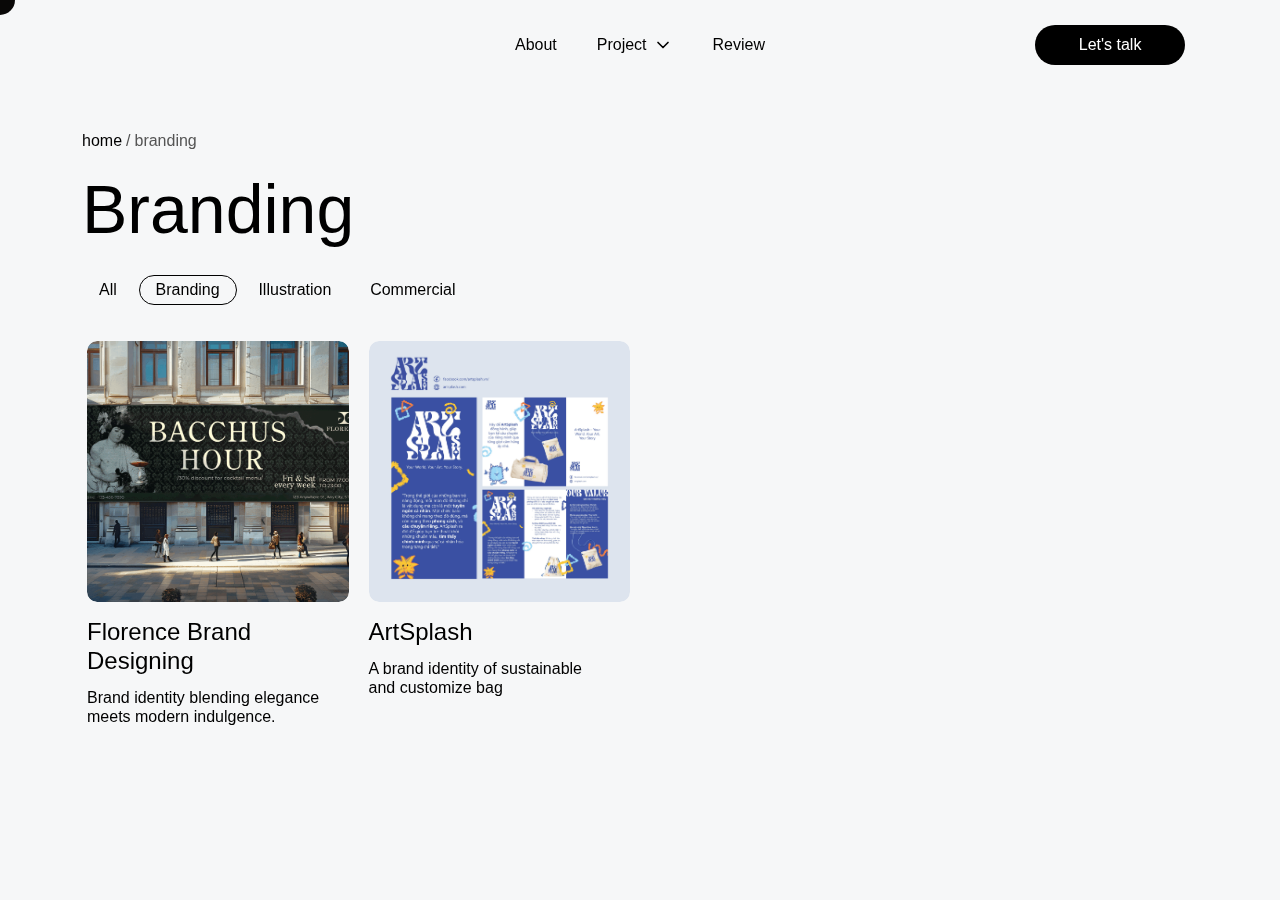
==== branding.html @ 6d94bca4 "First Commit" ====
<!DOCTYPE html>
<html lang="en">
<head>
    <meta charset="UTF-8">
    <meta name="viewport" content="width=device-width, initial-scale=1.0">
    <title>Project</title>
    <link href="https://cdn.jsdelivr.net/npm/bootstrap@5.3.1/dist/css/bootstrap.min.css" rel="stylesheet">
    <link rel="stylesheet" href="css/index.css">
    <link rel="stylesheet" href="css/root.css">
    <link rel="stylesheet" href="css/project.css">
    <link href="css/animate.css" rel="stylesheet">
    <link rel="icon" href="img_source/Untitled-1-01.png">
</head>
<body>
    <!-- Header Section -->
<header class="header">
    <div class="container header-content">
    <div class="row align-items-center justify-content-between">
      <!-- Logo -->
      <div class ="col-md-3 col-lg-2"> </div>
      <!-- Navigation Links -->
      <div class ="col-md-6 col-lg-8 d-flex justify-content-center">
       <nav class="navbar d-flex align-items-center gap-4">
         <a href="index.html#about" class="text-decoration-none">About</a>
         <div class="Project">
           <a href="index.html#project" class="Projectbtn d-flex align-items-center">Project 
            <svg
            xmlns="http://www.w3.org/2000/svg"
            width="20"
            height="20"
            viewBox="0 0 24 24"
            fill="none"
            stroke="currentColor"
            stroke-width="2"
            stroke-linecap="round"
            stroke-linejoin="round">
            <path d="M6 9l6 6l6 -6" />
            </svg>
          </a>
          <!-- Dropdown -->
          <div class="Project-content position-absolute ">
            <a href="branding.html" class="dropdown-item">Branding</a>
            <a href="commercial.html" class="dropdown-item">Commercial</a>
            <a href="illustration.html" class="dropdown-item">Illustration</a>
          </div>
         </div>
         <a href="index.html#feedback"  class="text-decoration-none">Review</a>
        </nav>
       </div>
       <!-- Contact Button -->
       <div class ="col-md-2 col-lg-2">
        <a  href="https://calendar.app.google/bhjgtmqwfb8A911H8" 
        target="_blank" class="contactbtn contactbtn-md btn">Let's talk</a> 
       </nav>
       </div>
    </div>
  </div>
    <!-- Mobile Menu (Dropdown) -->
    <div class="dropdown">
        <div class="myDropdown">
        <div class="dropbtn"> 
          <svg
          xmlns="http://www.w3.org/2000/svg"
          width="24"
          height="24"
          viewBox="0 0 24 24"
          fill="none"
          stroke="currentColor"
          stroke-width="2"
          stroke-linecap="round"
          stroke-linejoin="round"
        >
          <path d="M4 20h16" />
          <path d="M4 12h16" />
          <path d="M4 4h16" />
        </svg>
      </div>
        <div class="dropdown-content">
          <a href="index.html#about">About</a>
          <a href="index.html#product">Project</a>
          <a href="index.html#feedback">Review</a>
          <a  href="https://calendar.app.google/bhjgtmqwfb8A911H8" 
          target="_blank">Contact</a>
        </div>
        </div>
    </div>
  </div>
</header>

<!-- Breadcrumb -->
<section class="animate__animated animate__fadeIn animate__slow">
<div class="container mt-5">
    <div class="breadcrumb">
      <a href="index.html" class="breadcrumb__link has-hover-underline">
       <div>home</div>
      </a>
      <div class="breadcrumb__separator">/</div>
      <div class="breadcrumb__current">All Projects</div>
    </div>
    <div class="h1">All Projects</div>
</div>
<!-- Tabs-->
<div class="container">
  <div class="tab mt-4">
    <button class="filter tablinks active" onclick="openCity(event, 'All Projects')">All</button>
    <button class="filter tablinks" onclick="openCity(event, 'Branding')">Branding</button>
    <button class="filter tablinks" onclick="openCity(event, 'Illustration')">Illustration</button>
    <button class="filter tablinks" onclick="openCity(event, 'Commercial')">Commercial</button>
  </div>
  <div class="tab-content">
          <!-- All Projects Tab -->
          <div class="tabcontent mt-3" id="All Projects">
            <div class="grid">
  
              <div>
                <div class="grid-item"><img src="img_source/Divine.JPG" alt="Project 1"></div>
                <div class="grid-content mt-3">
                  <h2 class="h4">Divine Furniture Store Catalogue</h2>
                  <p class="body-text py-1">A sleek, modern furniture catalog.<p>
                </div>
              </div>
  
              <div>
                <div class="grid-item"><img src="img_source/Pressia.png" alt="Project 2"></div>
                <div class="grid-content mt-3">
                  <h2 class="h4">The Myth of Pressia</h2>
                  <p class="body-text py-1">Art exhibition meets beauty in tension and beauty.</p>
                </div>
              </div>
  
              <div>
                <div class="grid-item"><img src="img_source/GIF.gif" alt="Project 3"></div>
                <div class="grid-content mt-3">
                  <h2 class="h4">Florence Brand Designing</h2>
                  <p class="body-text py-1">Brand identity blending elegance meets modern indulgence.</p>
                </div>
              </div>
  
              <div>
                <div class="grid-item"><img src="img_source/Reminiscence of an Jungle-01.jpg" alt="Project 4"></div>
                <div class="grid-content mt-3">
                  <h2 class="h4">Reminiscence of an Jungle</h2>
                  <p class="body-text py-1">Capturing nostalgic tropical beauty.</p>
                </div>
              </div>
  
              <div>
                <div class="grid-item"><img src="img_source/3d107.jpg" alt="Project 5"></div>
                <div class="grid-content mt-3">
                  <h2 class="h4">Mam Xanh</h2>
                  <p class="body-text py-1">A volunteeing project protect nature.</p>
                </div>
              </div>
            
              <div>
                <div class="grid-item"><img src="img_source/sơn nghi thủy đăng.gif" alt="Project 6"></div>
                <div class="grid-content mt-3">
                  <h2 class="h4">Teacher's Day Delight</h2>
                  <p class="body-text py-1">A charming illus honoring educators - Vietnamese touch.</p>
                </div>
              </div>     
  
              <div>
                <div class="grid-item"><img src="img_source/artplash-01.jpg" alt="Project 7"></div>
                <div class="grid-content mt-3">
                  <h2 class="h4">ArtSplash</h2>
                  <p class="body-text py-1">A brand identity of sustainable and customize bag</p>
                </div>
              </div>    
  
              <div>
                <div class="grid-item"><img src="img_source/yên lãng.jpg" alt="Project 8"></div>
                <div class="grid-content mt-3">
                  <h2 class="h4">Yen Lang - Vietnamese tea</h2>
                  <p class="body-text py-1">A packaging illustration of tea in terraced fields.</p>
                </div>
              </div>    
  
              <div>
                <div class="grid-item"><img src="img_source/boardgame-01.jpg" alt="Project 8"></div>
                <div class="grid-content mt-3">
                  <h2 class="h4">Tinh hoa dat Viet - Hao kiet tranh tai</h2>
                  <p class="body-text py-1">Vietnamese historical boardgame illustration</p>
                </div>
              </div>    
  
            </div>
          </div>

        <!-- Branding Tab -->
        <div class="tabcontent mt-3" id="Branding">
          <div class="grid">
  
            <div>
              <div class="grid-item"><img src="img_source/GIF.gif" alt="Project 3"></div>
              <div class="grid-content mt-3">
                <h2 class="h4">Florence Brand Designing</h2>
                <p class="body-text py-1">Brand identity blending elegance meets modern indulgence.</p>
              </div>
            </div>

            <div>
              <div class="grid-item"><img src="img_source/artplash-01.jpg" alt="Project 7"></div>
              <div class="grid-content mt-3">
                <h2 class="h4">ArtSplash</h2>
                <p class="body-text py-1">A brand identity of sustainable and customize bag</p>
              </div>
            </div>    
            </div>
          </div>
  
        <!-- Illustration Tab -->
        <div class="tabcontent mt-3" id="Illustration">
          <div class="grid">
            <div>
              <div class="grid-item"><img src="img_source/Reminiscence of an Jungle-01.jpg" alt="Project 4"></div>
              <div class="grid-content mt-3">
                <h2 class="h4">Reminiscence of an Jungle</h2>
                <p class="body-text py-1">Capturing nostalgic tropical beauty.</p>
              </div>
            </div>

            <div>
              <div class="grid-item"><img src="img_source/sơn nghi thủy đăng.gif" alt="Project 6"></div>
              <div class="grid-content mt-3">
                <h2 class="h4">Teacher's Day Delight</h2>
                <p class="body-text py-1">A charming illus honoring educators - Vietnamese touch.</p>
              </div>
            </div>     
            
            <div>
              <div class="grid-item"><img src="img_source/yên lãng.jpg" alt="Project 8"></div>
              <div class="grid-content mt-3">
                <h2 class="h4">Yen Lang - Vietnamese tea</h2>
                <p class="body-text py-1">A packaging illustration of tea in terraced fields.</p>
              </div>
            </div>    
  
            <div>
              <div class="grid-item"><img src="img_source/boardgame-01.jpg" alt="Project 8"></div>
              <div class="grid-content mt-3">
                <h2 class="h4">Tinh hoa dat Viet - Hao kiet tranh tai</h2>
                <p class="body-text py-1">Vietnamese historical boardgame illustration</p>
              </div>
            </div>    
  
            <div>
              <div class="grid-item"><img src="img_source/3d107.jpg" alt="Project 5"></div>
              <div class="grid-content mt-3">
                <h2 class="h4">Mam Xanh</h2>
                <p class="body-text py-1">A volunteeing project protect nature.</p>
              </div>
            </div>
          </div>
        </div>
        <!-- Commercial Tab -->
        <div class="tabcontent mt-3" id="Commercial">
          <div class="grid">
            <div>
              <div class="grid-item"><img src="img_source/Divine.JPG" alt="Project 1"></div>
              <div class="grid-content mt-3">
                <h2 class="h4">Divine Furniture Store Catalogue</h2>
                <p class="body-text py-1">A sleek, modern furniture catalog.<p>
              </div>
            </div>
  
            <div>
              <div class="grid-item"><img src="img_source/Pressia.png" alt="Project 2"></div>
              <div class="grid-content mt-3">
                <h2 class="h4">The Myth of Pressia</h2>
                <p class="body-text py-1">Art exhibition meets beauty in tension and beauty.</p>
              </div>
            </div>
          </div> 
        </div>
  </div>
</div>
</section>
    
<script>

function openCity(evt, cityName) {
  // An tat ca cac noi dung tab
  var tabcontent = document.getElementsByClassName("tabcontent");
  for (var i = 0; i < tabcontent.length; i++) {
    tabcontent[i].style.display = "none";
  }

  // Xoa lop "active" khoi tat ca cac nut
  var tablinks = document.getElementsByClassName("tablinks");
  for (var i = 0; i < tablinks.length; i++) {
    tablinks[i].className = tablinks[i].className.replace(" active", "");
  }

  // Hien thi tab hien tai
  document.getElementById(cityName).style.display = "block";
  evt.currentTarget.className += " active";

  // Thay doi tieu de chinh (heading)
  var heading = document.querySelector(".h1");
  if (heading) {
    heading.textContent = cityName;
  }

  // Thay doi noi dung breadcrumb
  var breadcrumbCurrent = document.querySelector(".breadcrumb__current");
  if (breadcrumbCurrent) {
    breadcrumbCurrent.textContent = cityName;
  }
}

// Dam bao "All" tab duoc hien thi mac dinh
document.addEventListener("DOMContentLoaded", function () {
  document.querySelector(".tablinks.active").click();
});
document.addEventListener("DOMContentLoaded", function () {
  // Tim tab "Branding" va click vao no khi trang vua duoc load
  var brandingTab = document.querySelector("button[onclick=\"openCity(event, 'Branding')\"]");
  if (brandingTab) {
    brandingTab.click();
  }
});


</script>
<script>
    const numTrails = 10;
    const trails = [];
    const trail = document.createElement('div');
    trail.classList.add('trail');
  
    document.body.appendChild(trail);
  
    let mouseX = 0;
    let mouseY = 0;
  
    window.addEventListener('mousemove', (e) => {
        mouseX = e.clientX + window.scrollX; // Cộng với cuộn trang ngang
        mouseY = e.clientY + window.scrollY;
    });
  
    function animateTrails() {
        trail.style.top = `${(mouseY - trail.offsetWidth / 2)}px`;
        trail.style.left = `${(mouseX - trail.offsetHeight / 2)}px`;
        requestAnimationFrame(animateTrails);
    }
    setInterval(animateTrails, 100);
  </script>
</body>
</html>
---- css/index.css ----
/* Reset some default styles */
* {
    margin: 0;
    padding: 0;
    box-sizing: border-box;
  }
*{scroll-behavior: smooth;}
  body{cursor: none;}
  img{ border-radius: 12px; }
  .trail {
    position: absolute;
    z-index: 9999;
    width: 30px;
    height: 30px;
    background-color: rgba(255, 255, 255);
    border-radius: 50%;
    pointer-events: none;
    transition: transform 0.1s ease-out, background-color 0.3s ease, width 0.3s ease, height 0.3s ease;
    display: flex;
    align-items: center;
    justify-content: center;
    color: white;
    font-size: 14px;
    font-weight: bold;
    mix-blend-mode: difference;
}
@media (max-width: 1025px){.trail{  display: none;}}

body{background-color: #f6f7f8 ;overflow: hidden; /* Ẩn cuộn khi hoạt ảnh */}

.iconbtn{
  margin-left:-5px ;
  width: 3rem;
  border-radius: 50%;
  height: 3rem;
  background-color: #f9f9f9;
  color: #000000;
  border: 1px solid;
  display: flex;
  justify-content: center;
  align-items: center;cursor: none;transition: background-color 0.3s ease;}
.iconbtn:hover {background-color: #000000; color: #ffffff;border-color: #000000;}
.iconbtn:disabled { background-color: f9f9f9;
  color: #bdbdbd;
  border-color: #bdbdbd;
cursor: not-allowed;}

/* Loading effect */
#loading-effect {
position: fixed;
bottom: 0;
left: 0;
width: 100%;
height: 100%;
background-color: red;
z-index: 9999; /* Đảm bảo nó ở trên cùng */
animation: slideUp 0.8s ease-in-out forwards;
}

/* Hoạt ảnh trượt lên */
@keyframes slideUp {
from {
    transform: translateY(0);
}
to {
    transform: translateY(-100%);
}
}

/* Nội dung trang chính */
main{
display: none; /* Ẩn nội dung ban đầu */
}

/* Hiển thị nội dung sau hoạt ảnh */
body.loaded main {
display: block;
}

body.loaded {
overflow: auto; /* Bật cuộn lại */
} 

.row{ 
    display: flex; 
    flex-wrap: wrap;
    align-items: stretch; 
  }
  .row-block{ 
    display: block; 
    flex-wrap: wrap
  }
  .col-1{ width: 8.33%}
  .col-2{ width: 16.66%}
  .col-3{ width: 25%}/*chia 4*/
  .col-4{ width: 33.33%}/*chia 3*/
  .col-5{ width: 41.66%}
  .col-6{ width: 50%}
  .col-7{width: 58.33%}
  .col-8{width:66.66%}
  .col-9{ width: 75%}
  .col-10{width: 83.33%}
  .col-11{ width: 91.66%}
  .col-12{ width: 100%}
  [class*="col-"]
  {
    padding: 15px;
    /*border: 1px solid red*/
  }
  .container {width: 95%;margin: auto;}
  .bg-primary {
    background-color: #f6f7f8;
  }

  /*--- thu vien grid cho thiet bi tablet ipad--- medium (md)*/
  @media (min-width:650px)
  {	
    .container { width: 90%; margin: auto}
    .col-md-1{ width: 8.33%}
    .col-md-2{ width: 16.66%}
    .col-md-3{ width: 25%}/*chia 4*/
    .col-md-4{ width: 33.33%}/*chia 3*/
    .col-md-5{ width: 41.66%}
    .col-md-6{ width: 50%}
    .col-md-7{width: 58.33%}
    .col-md-8{width:66.66%}
    .col-md-9{ width: 75%}
    .col-md-10{width: 83.33%}
    .col-md-11{ width: 91.66%}
    .col-md-12{ width: 100%}
    
  }
  /*-- gird cho may pc co do rong tu 1000px tro len (lg)*/
  @media (min-width:1000px)
  {	
    .container { width: 90%; margin: auto}
    .col-lg-1{ width: 8.33%}
    .col-lg-2{ width: 16.66%}
    .col-lg-3{ width: 25%}/*chia 4*/
    .col-lg-4{ width: 33.33%}/*chia 3*/
    .col-lg-5{ width: 41.66%}
    .col-lg-6{ width: 50%}
    .col-lg-7{width: 58.33%}
    .col-lg-8{width:66.66%}
    .col-lg-9{ width: 75%}
    .col-lg-10{width: 83.33%}
    .col-lg-11{ width: 91.66%}
    .col-lg-12{ width: 100%}
  }
  
  .img-100{ width: 100%; height: auto}
  .img-70{width:70%; height: 70%}
  .img-50{width:50%; height: 50%}
  .text-center{ text-align: center}
  .text-left{ text-align: left}
  .text-right{ text-align: right}
  .my-50{ margin-top: 50px; margin-bottom: 50px}
  .py-50{ padding-top: 50px; padding-bottom: 50px}
  .padding-right{padding-right:30px;}

  
  .center{justify-content: center; 
    align-items: center;}
  .bottom
  .lowopa{opacity: 0.3;}


  /* Tạo hiệu ứng gạch dưới khi hover */
.has-hover-underline {
  position: relative;
  display: inline-block;
}

.has-hover-underline::after {
  content: "";
  position: absolute;
  left: 0;
  right: 0;
  bottom: 0;
  height: 1px;
  background-color: currentColor; /* Sử dụng màu chữ hiện tại */
  transform: scaleX(0);
  transform-origin: right;
  transition: transform 0.65s ease;
}

.has-hover-underline:hover::after {
  transform: scaleX(1);
  transform-origin: left;
}

/* Hero Section */
.small-img{height: 10vw;width: auto;border-radius: 50%;}
@media (min-width: 600px){.small-img{height: 8vw; width: auto;}}
@media (max-width: 1600px){.Hero-quote{
  font-family:"urbanist", sans-serif;
  color: #000;
  font-weight: 500;
  font-size: 9vw;
  line-height:110%;
  justify-content: space-between;}}
  @media (min-width: 1600px){.Hero-quote{
    font-family:"urbanist", sans-serif;
    color: #000;
    font-weight: 500;
    font-size: 6vw;
    line-height:110%;
    justify-content: space-between;}}
  
.Hero-quote-space{padding: 13vh 0;}
  @media (max-width: 400px)
{ .Hero-quote-space{padding: 16vh 0;}}

/* Header Styling */
.header {
  position: sticky; 
  top: 0;           
  z-index: 1000; 
  height: 85px; 
  background: linear-gradient(to bottom, rgba(246, 247, 248, 1), rgba(246, 247, 248, 0));}

  .logo {
    font-size: 2vw;
    font-weight: bold;}

  .navbar {display: flex;}
    
  .navbar a {
      text-decoration: none;
      color: #000;}
    
  .navbar a:hover {
      color: #ff0000;}

      .Project {position: relative;}
      
      .Project-content {
        display: none;
        position: absolute;
        background-color: #ff0000;
        border-radius: 8px;
        padding: 0.5rem 2rem 0.5rem 1rem;
      }
      
      .Project-content a {
        color: #ffffff;
        padding: 0.5rem 0px;
        text-decoration: none;
        display: block;}
      .Projectbtn{padding: 10px 16px; gap: 6px;}
    .Project-content a:hover {color: #000000;}
    .Project:hover .Project-content {display: block;}
    .Project:hover .Projectbtn {color: #ff0000;}

  .contactbtn{
    width: 150px;
    border-radius: 20px;
    height: 40px;
    background-color: #000;
    color: #ffffff;
    display: flex;
    justify-content: center;
    align-items: center;
    font-size: 16px;
    text-decoration: none;
  }
  .contactbtn:hover {background-color: #ff0000;}
  @media (max-width:1000px){ .contactbtn{
      width: 120px;
      border-radius: 20px;
      height: 40px;
      background-color: #000;
      color: #ffffff;
      display: flex;
      justify-content: center;
      align-items: center;
      font-size: 16px;
      text-decoration: none;
    }
    .header { height: 70px; }}
  .dropdown {display: none;}
  /*-- Mobile Menu (Dropdown) */
  @media (max-width: 650px) {
    .header-content{display: none;}
    .dropdown {    
    display: flex;
    justify-content: space-between;
    align-items: center;
    margin: 0 10px;}
    .dropbtn{
      width: 1rem;
      height: 1rem;
      margin: 10px 10px;
    }
    .dropdown-content{
      display: none;
      position:absolute;
      right: 5px;
      min-width: 100px;
      background-color: #ff0000;
      border-radius: 8px;
      padding-left: 15px;
      padding-top: 0.2rem;
      padding-bottom: 0.2rem;
      z-index: -10;}

    .dropbtn {display: block;}
    .myDropdown:hover  .dropdown-content{display: block;}
    .myDropdown:hover  .dropbtn{color: #ff0000;}
    .dropdown-content a {
      font-size: 14px;
      color: #ffffff;
      padding: 0.5rem 0px;
      text-decoration: none;
      display: block;}
    .header-sl { height: 60px; }}
    .dropdown-content a:hover {color: #000000;}


  /* About Section */
.specialize{border-left: 1px solid; border-color: #bdbdbd;}
.banner{height: 40vh;width: 100%; overflow: hidden;}
.banner img{height: 100%;width: 100%; object-fit: cover; object-position: center; }
  

/* Project Section */
   /* Left Side */
  .project-hover {
    position: relative;
    color: #000; 
    transition: color 0.5s ease-in-out; text-decoration: none;line-height: 110%;}

  .project-hover:hover {
    color: #808080;}
  
  .project-number {
    opacity: 0;
    transform: translateY(10px);
    transition: opacity 0.5s ease-in-out, transform 0.5s ease-in-out;}

  .project-hover:hover .project-number {
    opacity: 1;
    transform: translateY(0); }
        
  /* Right Side */
  .project-container{
    display: flex;
    flex-direction: column;
    justify-content: flex-end;
}

.projectcontent {
    letter-spacing: 1px;
    text-transform: uppercase;
    font-weight: 400;
    padding: 15px 15px;
    transition: color 0.5s ease-in-out;}
.projectnumber { opacity: 0;
  transform: translateY(10px);
  transition: opacity 0.5s ease-in-out, transform 0.5s ease-in-out;}


.table-linked:hover .projectnumber {  opacity: 1;
  transform: translateY(0); }

.table{grid-column-gap: 2rem;
  grid-row-gap: 2rem;
  border-bottom: 1px solid #bdbdbd;}


  /* Feedback */
.feedback-slider-container {
    width: 80%;
    max-width: 800px;
    overflow: hidden;
    position: relative;
    margin: 0 auto;}

.card-wrapper {
    display: flex;
    align-items: center;
    transition: transform 0.4s ease-in-out;}

.navigation {
    display: flex;
    gap: 20px;
    margin: 20px;
    justify-content: center; }

.card {
    flex: 0 0 100%;
    min-width: 100%;
    border-radius: 8px;
    padding: 1rem 2rem;
    background-color: transparent;
    box-sizing: border-box;
    text-align: center;
    margin: 0 auto; 
}
  /* Footer */
  .Thanks{
  height: 80vh;
  width: auto;
  position:relative;
  display: flex;
  text-align: center; 
  align-items: center;  
  justify-content: center;
  }

  .Getintouchbtn{
    width: 150px;
    border-radius: 20px;
    height: 40px;
    background-color: #000;
    color: #ffffff;
    display: flex;
    justify-content: center;
    align-items: center;
    font-size: 16px;
    text-decoration: none;
  }
    @media (max-width:1000px){ .Getintouchbtn-md{
      width: 120px;
      border-radius: 20px;
      height: 40px;
      background-color: #000;
      color: #ffffff;
      display: flex;
      justify-content: center;
      align-items: center;
      font-size: 16px;
      text-decoration: none;
    }}
    .Getintouchbtn:hover {background-color: #ff0000;}

  
  .footer {
    color: #000;
    text-align: center;
    padding: 20px;
    margin-top: 40px;
  }
  
  .footer-content p {
    margin: 5px 0;
  }

  .selected-content {
    height: 100%;
    display: flex;
    flex-direction: column;
    justify-content: space-between;
   }


 

.card img {
    border-radius: 50%;
    width: 80px;
    height: 80px;
    object-fit: cover;
    margin-bottom: 10px;
}
---- css/root.css ----
:root {
    --spacing-xxs: 10px;
    --spacing-xs: 20px;
    --spacing-s: 24px;
    --spacing-m: 32px;
    --spacing-l: 40px;
    --spacing-xl: 48px;
    --spacing-xxl: 64px;
    --background-color: #f6f7f8;
  }
  
  @media (max-width: 768px) {
    :root {
      --spacing-xxs: 6px;
      --spacing-xs: 12px;
      --spacing-s: 17px;
      --spacing-m: 23px;
      --spacing-l: 29px;
      --spacing-xl: 35px;
      --spacing-xxl: 47px;
    }
  }

.spacing-xxs {
  background-color: var(--background-color);
  height: var(--spacing-xxs);
  box-sizing: border-box;
}

.spacing-xs {
  background-color: var(--background-color);
  height: var(--spacing-xs);
  box-sizing: border-box;
}

.spacing-s {
  background-color: var(--background-color);
  height: var(--spacing-s);
  box-sizing: border-box;
}

.spacing-m {
  background-color: var(--background-color);
  height: var(--spacing-m);
  box-sizing: border-box;
}

.spacing-l {
  background-color: var(--background-color);
  height: var(--spacing-l);
  box-sizing: border-box;
}

.spacing-xl {
  background-color: var(--background-color);
  height: var(--spacing-xl);
  box-sizing: border-box;
}

.spacing-xxl {
  background-color: var(--background-color);
  height: var(--spacing-xxl);
  box-sizing: border-box;
}

    /*Typography styles */
    .normal{ font-weight: 400; font-style: normal;}
    .semibold{font-weight: 500;}
    .bold{font-weight: 600;}
    .italic{ font-style: italic;}
   
  a{text-decoration: none;color: #000;}
:root {
    /* Sizes */
    --font-display1-sm: 44px;
    --font-display2-sm: 40px;
    --font-h1-sm: 32px;
    --font-h2-sm: 24px;
    --font-h3-sm: 20px;
     --font-h4-sm: 18px;
    --font-body-sm: 14px;
      
    /* Large Devices */
    --font-display1-lg: 100px;
    --font-display2-lg: 80px;
    --font-h1-lg: 68px;
    --font-h2-lg: 40px;
    --font-h3-lg: 36px;
    --font-h4-lg: 24px;
    --font-body-lg: 16px;
      
    /* Medium Devices */
    --font-display1-md: 80px;
    --font-display2-md: 68px;
    --font-h1-md: 48px;
    --font-h2-md: 36px;
    --font-h3-md: 30px;
    --font-h4-md: 20px;
    --font-body-md: 14px;
      
    /* Global Styles */
    --font-family: "urbanist", sans-serif;
    --text-color: #000;
    --line-height: 120%;
    }
      
body {
    font-family: var(--font-family); font-weight: 400;
    color: var(--text-color);
    }

    /* Display Styles */
    .Display1 {
        text-transform: uppercase;
        line-height: 120%;
        margin: 10px 0 auto;
      }
      
      .Display2 {
        text-transform: uppercase;
        line-height: 110%;
        margin: 10px 0 auto;
      }
      
      /* Headline Styles */
      .h1 {
        line-height: var(--line-height);
      }
      .h2 {
        line-height: var(--line-height);
      }
      .h3 {
        line-height: var(--line-height);
      }
      .h4 {
        line-height: var(--line-height);
      }
      
      /* Body Text */
      .body-text {
        line-height: var(--line-height);
      }
      
      /* Media Queries for Large Devices */
        .Display1 {
          font-size: var(--font-display1-lg);
        }
        .Display2 {
          font-size: var(--font-display2-lg);
        }
        .h1 {
          font-size: var(--font-h1-lg);
        }
        .h2 {
          font-size: var(--font-h2-lg);
        }
        .h3 {
          font-size: var(--font-h3-lg);
        }
        .h4 {
          font-size: var(--font-h4-lg);
        }
        .body-text {
          font-size: var(--font-body-lg);
        }
  
      
      /* Media Queries for Medium Devices */
    @media (max-width: 1000px) {
        .Display1 {
          font-size: var(--font-display1-md);
        }
        .Display2 {
          font-size: var(--font-display2-md);
        }
        .h1 {
          font-size: var(--font-h1-md);
        }
        .h2 {
          font-size: var(--font-h2-md);
        }
        .h3 {
          font-size: var(--font-h3-md);
        }
        .h4 {
          font-size: var(--font-h4-md);
        }
        .body-text {
          font-size: var(--font-body-md);
        }
      }
      
      @media (max-width:650px) {
        .Display1 {
          font-size: var(--font-display1-sm);
        }
        .Display2 {
          font-size: var(--font-display2-sm);
        }
        .h1 {
          font-size: var(--font-h1-sm);
        }
        .h2 {
          font-size: var(--font-h2-sm);
        }
        .h3 {
          font-size: var(--font-h3-sm);
        }
        .h4 {
          font-size: var(--font-h4-sm);
        }
        .body-text {
          font-size: var(--font-body-sm);
        }
      }
---- css/project.css ----
body, html {
  height: auto;
  overflow: auto;
}
.breadcrumb{grid-column-gap: .25rem;
    grid-row-gap: .25rem;
    flex-wrap: wrap;
    justify-content: flex-start;
    align-items: center;
    margin-bottom: 1.25rem;
    line-height: 1;
    display: flex;
    color: #555;}
  .breadcrumb-link{color: #555;}
  .breadcrumb-link :hover {color:#555;}
.breadcrumb__current{ text-transform: lowercase;}

.tab {
    overflow: hidden;
  }
  
  /* Style the buttons that are used to open the tab content */
  .tab button {
    float: left;
    border: 1px solid;
    border-radius: 20px;
    border-color: transparent;
    height: 30px;
    outline: none;
    background-color: transparent;
    display: flex;
    align-items: center;
    margin-right: 0.3rem;
    padding: 14px 16px;
    transition: 0.3s;
    
  }
  
  
  
  /* Change background color of buttons on hover */
  .filter:hover {
    color: rgb(136, 136, 136) ;
  }
  
  /* Create an active/current tablink class */
  .tab button.active {
    border-color: black;
    color: #000000;
  }
  
  /* Style the tab content */
  .tabcontent {
    display: none;
    border-top: none;
  }



  .grid {
    display: grid;
    grid-template-columns: repeat(4, 1fr); /* Create 4 equal columns */
    gap: 20px; /* Add spacing between items */
    padding: 20px 5px; /* Add padding around the grid */
  }
  
  .grid-item {
    text-align: center; /* Center align text under images */
    position: relative; /* Needed for proper child positioning */
    overflow: hidden; /* Ensures the image doesn't overflow outside the container */
    border-radius: 10px; /* Optional: Rounded corners */
    width: 100%; /* Set the width of the container */
    aspect-ratio: 1/1;
  }
  
  .grid-item img {
    width: 100%; /* Make images responsive */
    aspect-ratio: 1/1;
    object-fit: cover;
    border-radius: 10px; /* Optional: Rounded corners */
    transition: transform 0.3s ease;
  }
  .grid-item img:hover {
    transform: rotate(-3deg) scale(1.2); /* Add hover effect */
  }
  
  .grid-item p {
    margin-top: 10px;
    font-size: 14px;
    color: #555;
  }
  .grid-content{width: 90%;}
  @media (max-width: 1000px) {
    .grid {
        grid-template-columns: repeat(2, 1fr); /* Switch to 2 equal columns */
    }}
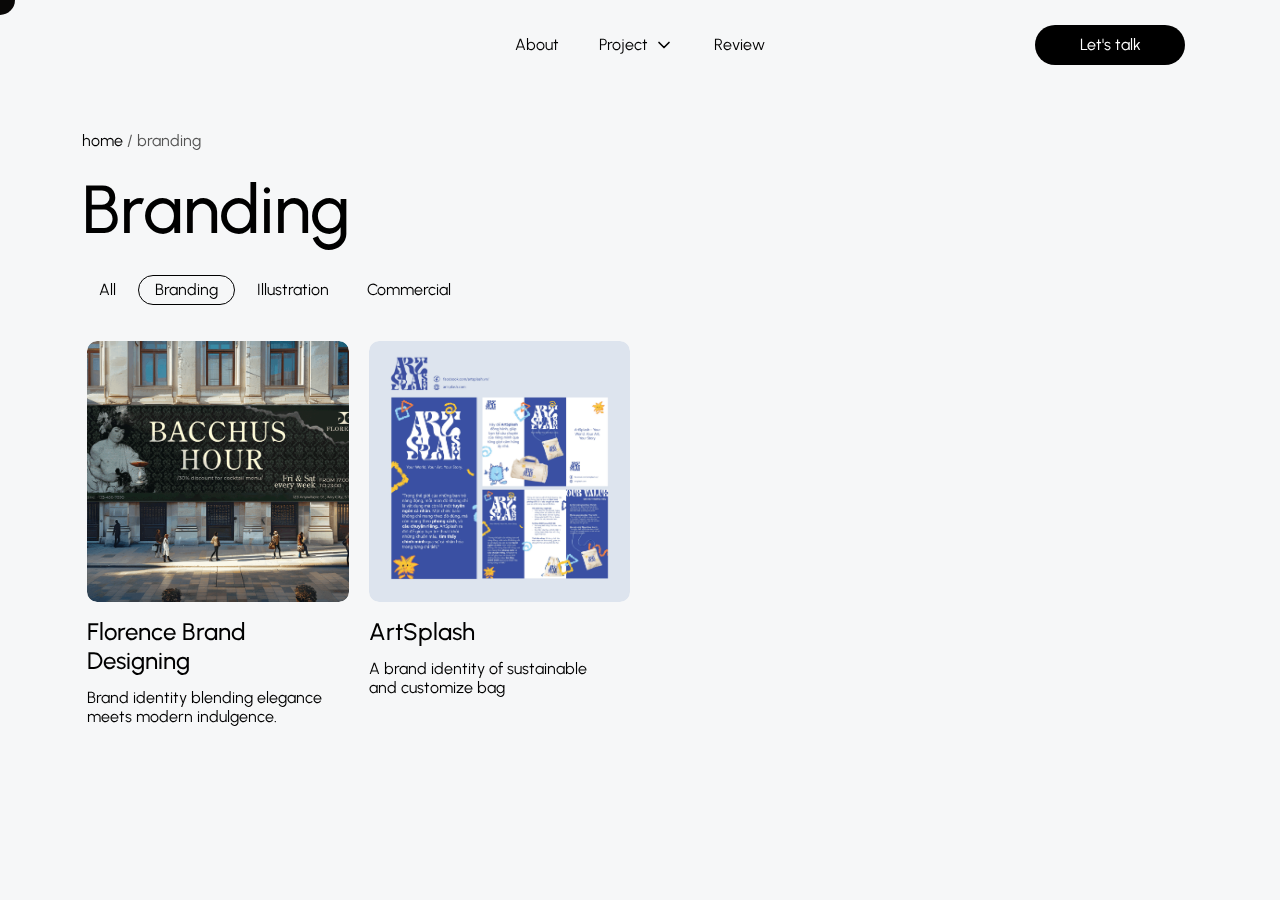
==== commit 5049fa6c: "sửa font" ====
--- a/branding.html
+++ b/branding.html
@@ -10,7 +10,10 @@
     <link rel="stylesheet" href="css/project.css">
     <link href="css/animate.css" rel="stylesheet">
     <link rel="icon" href="img_source/Untitled-1-01.png">
-</head>
+    <link rel="preconnect" href="https://fonts.googleapis.com">
+    <link rel="preconnect" href="https://fonts.gstatic.com" crossorigin>
+    <link href="https://fonts.googleapis.com/css2?family=Urbanist:ital,wght@0,100..900;1,100..900&display=swap" rel="stylesheet">
+  </head>
 <body>
     <!-- Header Section -->
 <header class="header">
--- a/css/root.css
+++ b/css/root.css
@@ -99,7 +99,7 @@
     --font-body-md: 14px;
       
     /* Global Styles */
-    --font-family: "urbanist", sans-serif;
+    --font-family: "Urbanist";
     --text-color: #000;
     --line-height: 120%;
     }
